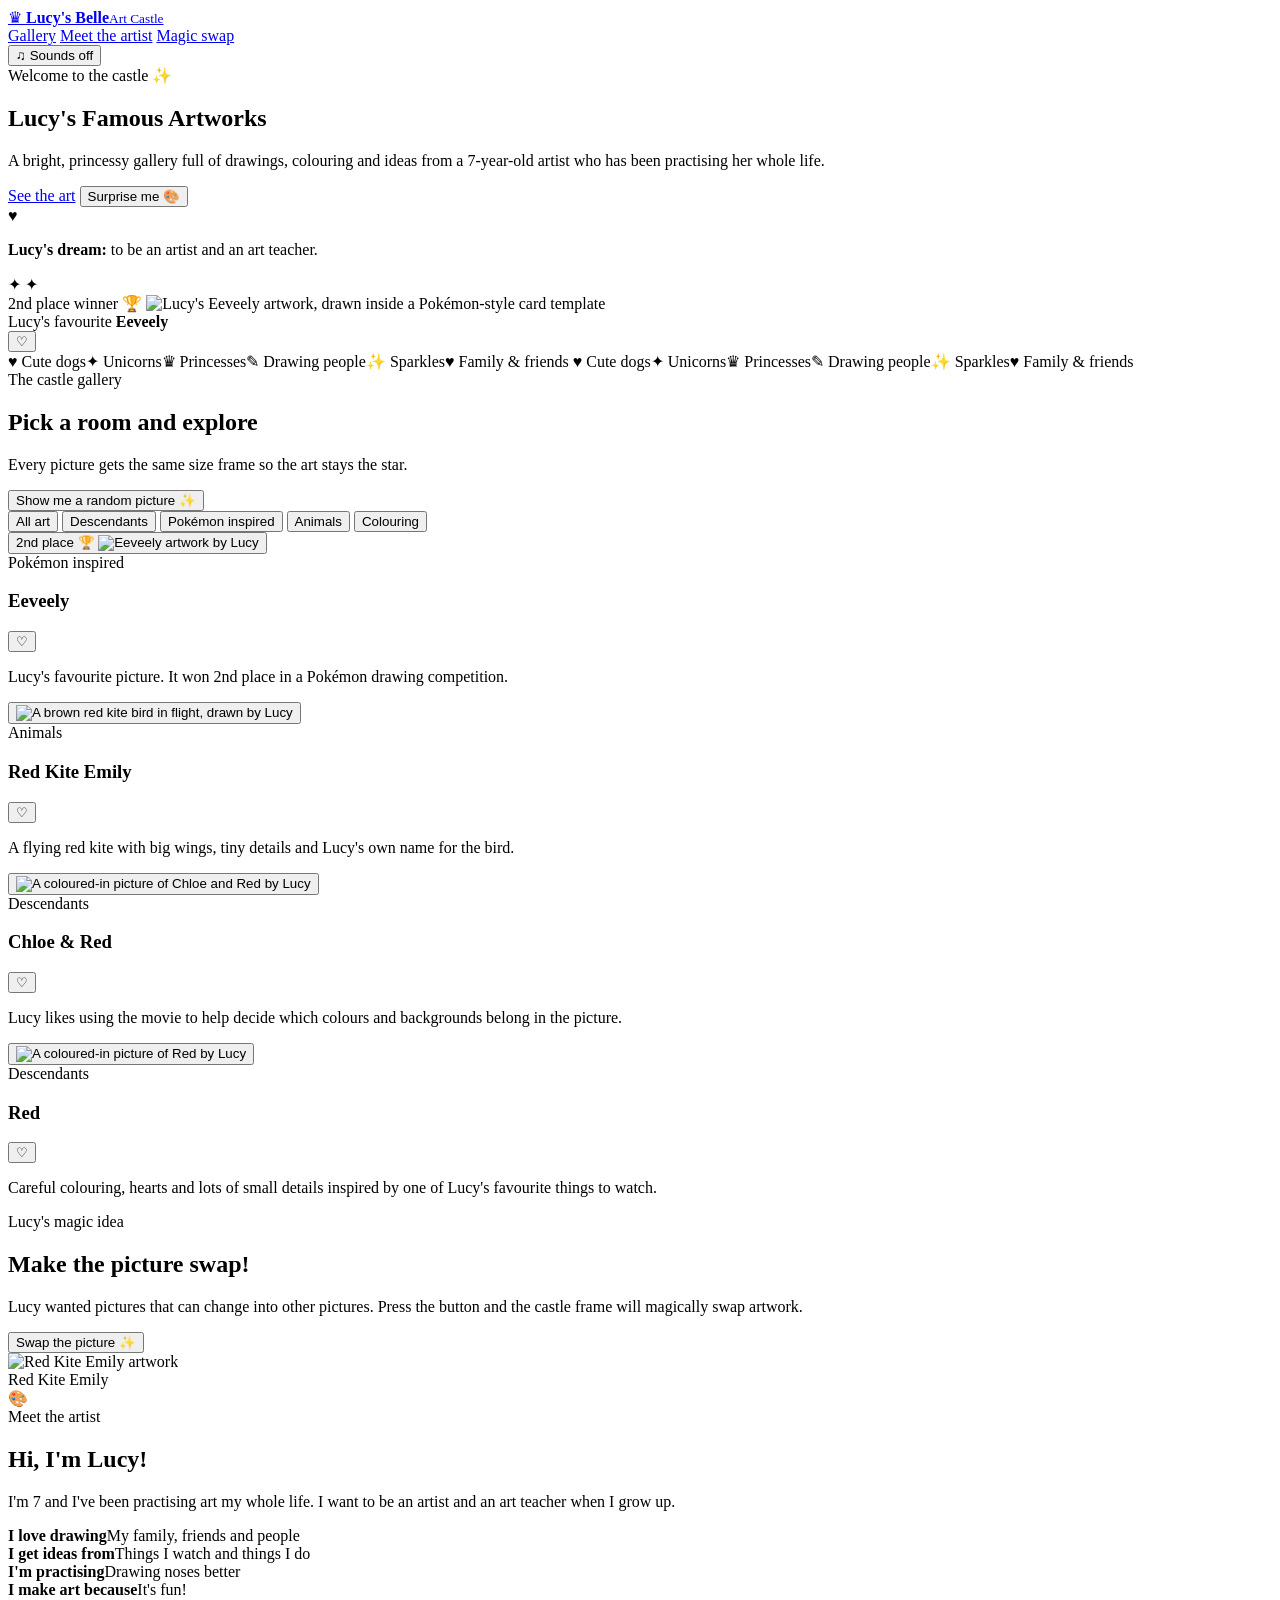
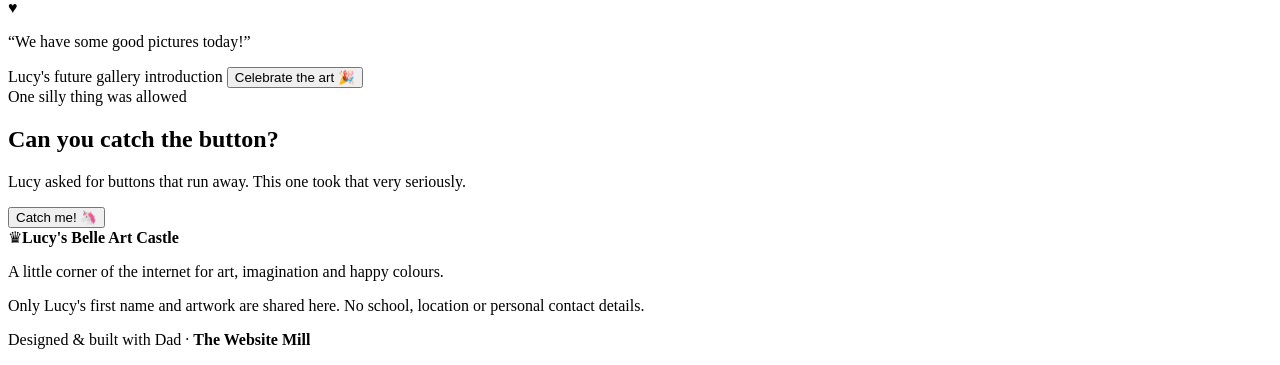
==== index.html @ aa5e3a21 "Build Lucy's Belle Art Castle homepage" ====
<!doctype html>
<html lang="en">
<head>
  <meta charset="utf-8" />
  <meta name="viewport" content="width=device-width, initial-scale=1" />
  <meta name="theme-color" content="#ff9ed8" />
  <meta name="description" content="Lucy's Belle Art Castle, a cheerful gallery of drawings, colouring and creative ideas by a seven-year-old artist." />
  <title>Lucy's Belle Art Castle</title>
  <link rel="icon" href="/favicon.svg" type="image/svg+xml" />
  <link rel="preconnect" href="https://fonts.googleapis.com">
  <link rel="preconnect" href="https://fonts.gstatic.com" crossorigin>
  <link href="https://fonts.googleapis.com/css2?family=Fredoka:wght@500;600;700&family=Nunito:wght@500;600;700;800&display=swap" rel="stylesheet">
  <link rel="stylesheet" href="/styles.css" />
</head>
<body>
  <div class="sparkle-layer" aria-hidden="true"></div>

  <header class="site-header">
    <a class="brand" href="#top" aria-label="Lucy's Belle Art Castle home">
      <span class="brand-mark" aria-hidden="true">♛</span>
      <span><strong>Lucy's Belle</strong><small>Art Castle</small></span>
    </a>
    <nav class="nav-links" aria-label="Main navigation">
      <a href="#gallery">Gallery</a>
      <a href="#artist">Meet the artist</a>
      <a href="#magic">Magic swap</a>
    </nav>
    <button class="sound-toggle pill-button subtle" type="button" aria-pressed="false" title="Turn little musical chimes on or off">
      <span aria-hidden="true">♫</span> Sounds off
    </button>
  </header>

  <main id="top">
    <section class="hero section-shell">
      <div class="hero-copy">
        <span class="eyebrow">Welcome to the castle ✨</span>
        <h1>Lucy's Famous <span>Artworks</span></h1>
        <p class="hero-intro">A bright, princessy gallery full of drawings, colouring and ideas from a 7-year-old artist who has been practising her whole life.</p>
        <div class="hero-actions">
          <a class="pill-button primary" href="#gallery">See the art</a>
          <button class="pill-button secondary" id="randomHero" type="button">Surprise me 🎨</button>
        </div>
        <div class="hero-note">
          <span class="heart-badge" aria-hidden="true">♥</span>
          <p><strong>Lucy's dream:</strong> to be an artist and an art teacher.</p>
        </div>
      </div>

      <div class="hero-stage" aria-label="Featured artwork">
        <div class="castle-sky" aria-hidden="true">
          <span class="cloud cloud-one"></span>
          <span class="cloud cloud-two"></span>
          <span class="star star-one">✦</span>
          <span class="star star-two">✦</span>
          <span class="castle castle-left"></span>
          <span class="castle castle-right"></span>
        </div>
        <article class="featured-frame">
          <span class="ribbon">2nd place winner 🏆</span>
          <img src="/assets/eeveely.webp" alt="Lucy's Eeveely artwork, drawn inside a Pokémon-style card template" />
          <div class="featured-caption">
            <div>
              <span>Lucy's favourite</span>
              <strong>Eeveely</strong>
            </div>
            <button class="heart-button featured-heart" type="button" data-art="eeveely" aria-label="Favourite Eeveely">♡</button>
          </div>
        </article>
      </div>
    </section>

    <section class="marquee" aria-label="Things Lucy loves">
      <div class="marquee-track">
        <span>♥ Cute dogs</span><span>✦ Unicorns</span><span>♛ Princesses</span><span>✎ Drawing people</span><span>✨ Sparkles</span><span>♥ Family & friends</span>
        <span>♥ Cute dogs</span><span>✦ Unicorns</span><span>♛ Princesses</span><span>✎ Drawing people</span><span>✨ Sparkles</span><span>♥ Family & friends</span>
      </div>
    </section>

    <section class="gallery-section section-shell" id="gallery">
      <div class="section-heading">
        <div>
          <span class="eyebrow">The castle gallery</span>
          <h2>Pick a room and explore</h2>
          <p>Every picture gets the same size frame so the art stays the star.</p>
        </div>
        <button class="pill-button secondary" id="randomGallery" type="button">Show me a random picture ✨</button>
      </div>

      <div class="filter-row" role="group" aria-label="Filter artwork">
        <button class="filter-chip active" data-filter="all" type="button">All art</button>
        <button class="filter-chip" data-filter="descendants" type="button">Descendants</button>
        <button class="filter-chip" data-filter="pokemon" type="button">Pokémon inspired</button>
        <button class="filter-chip" data-filter="animals" type="button">Animals</button>
        <button class="filter-chip" data-filter="colouring" type="button">Colouring</button>
      </div>

      <div class="art-grid" id="artGrid">
        <article class="art-card" data-category="pokemon colouring" data-id="eeveely">
          <button class="art-image-button" type="button" aria-label="Open Eeveely artwork">
            <span class="award-chip">2nd place 🏆</span>
            <img src="/assets/eeveely.webp" alt="Eeveely artwork by Lucy" loading="lazy" />
          </button>
          <div class="art-meta">
            <div>
              <span>Pokémon inspired</span>
              <h3>Eeveely</h3>
            </div>
            <button class="heart-button" type="button" data-art="eeveely" aria-label="Favourite Eeveely">♡</button>
          </div>
          <p>Lucy's favourite picture. It won 2nd place in a Pokémon drawing competition.</p>
        </article>

        <article class="art-card" data-category="animals" data-id="red-kite-emily">
          <button class="art-image-button" type="button" aria-label="Open Red Kite Emily artwork">
            <img src="/assets/red-kite-emily.webp" alt="A brown red kite bird in flight, drawn by Lucy" loading="lazy" />
          </button>
          <div class="art-meta">
            <div>
              <span>Animals</span>
              <h3>Red Kite Emily</h3>
            </div>
            <button class="heart-button" type="button" data-art="red-kite-emily" aria-label="Favourite Red Kite Emily">♡</button>
          </div>
          <p>A flying red kite with big wings, tiny details and Lucy's own name for the bird.</p>
        </article>

        <article class="art-card" data-category="descendants colouring" data-id="chloe-red">
          <button class="art-image-button" type="button" aria-label="Open Chloe and Red artwork">
            <img src="/assets/chloe-and-red.webp" alt="A coloured-in picture of Chloe and Red by Lucy" loading="lazy" />
          </button>
          <div class="art-meta">
            <div>
              <span>Descendants</span>
              <h3>Chloe &amp; Red</h3>
            </div>
            <button class="heart-button" type="button" data-art="chloe-red" aria-label="Favourite Chloe and Red">♡</button>
          </div>
          <p>Lucy likes using the movie to help decide which colours and backgrounds belong in the picture.</p>
        </article>

        <article class="art-card" data-category="descendants colouring" data-id="red">
          <button class="art-image-button" type="button" aria-label="Open Red artwork">
            <img src="/assets/red.webp" alt="A coloured-in picture of Red by Lucy" loading="lazy" />
          </button>
          <div class="art-meta">
            <div>
              <span>Descendants</span>
              <h3>Red</h3>
            </div>
            <button class="heart-button" type="button" data-art="red" aria-label="Favourite Red">♡</button>
          </div>
          <p>Careful colouring, hearts and lots of small details inspired by one of Lucy's favourite things to watch.</p>
        </article>
      </div>
    </section>

    <section class="magic-section section-shell" id="magic">
      <div class="magic-card">
        <div class="magic-copy">
          <span class="eyebrow">Lucy's magic idea</span>
          <h2>Make the picture swap!</h2>
          <p>Lucy wanted pictures that can change into other pictures. Press the button and the castle frame will magically swap artwork.</p>
          <button class="pill-button primary" id="swapArt" type="button">Swap the picture ✨</button>
        </div>
        <div class="swap-frame" aria-live="polite">
          <img id="swapImage" src="/assets/red-kite-emily.webp" alt="Red Kite Emily artwork" />
          <div class="swap-label" id="swapLabel">Red Kite Emily</div>
        </div>
      </div>
    </section>

    <section class="artist-section section-shell" id="artist">
      <div class="artist-panel">
        <div class="artist-icon" aria-hidden="true">🎨</div>
        <div>
          <span class="eyebrow">Meet the artist</span>
          <h2>Hi, I'm Lucy!</h2>
          <p class="artist-lead">I'm 7 and I've been practising art my whole life. I want to be an artist and an art teacher when I grow up.</p>
          <div class="artist-facts">
            <div><strong>I love drawing</strong><span>My family, friends and people</span></div>
            <div><strong>I get ideas from</strong><span>Things I watch and things I do</span></div>
            <div><strong>I'm practising</strong><span>Drawing noses better</span></div>
            <div><strong>I make art because</strong><span>It's fun!</span></div>
          </div>
        </div>
      </div>

      <div class="quote-card">
        <div class="quote-heart" aria-hidden="true">♥</div>
        <p>“We have some good pictures today!”</p>
        <span>Lucy's future gallery introduction</span>
        <button class="pill-button secondary confetti-button" id="confettiButton" type="button">Celebrate the art 🎉</button>
      </div>
    </section>

    <section class="play-section section-shell">
      <div class="play-card">
        <span class="eyebrow">One silly thing was allowed</span>
        <h2>Can you catch the button?</h2>
        <p>Lucy asked for buttons that run away. This one took that very seriously.</p>
        <div class="runaway-zone" id="runawayZone">
          <button class="pill-button runaway-button" id="runawayButton" type="button">Catch me! 🦄</button>
        </div>
      </div>
    </section>
  </main>

  <footer>
    <div class="footer-brand"><span aria-hidden="true">♛</span><strong>Lucy's Belle Art Castle</strong></div>
    <p>A little corner of the internet for art, imagination and happy colours.</p>
    <p class="privacy-note">Only Lucy's first name and artwork are shared here. No school, location or personal contact details.</p>
    <p class="builder-credit">Designed &amp; built with Dad · <strong>The Website Mill</strong></p>
  </footer>

  <dialog class="art-modal" id="artModal">
    <button class="modal-close" id="modalClose" type="button" aria-label="Close artwork">×</button>
    <img id="modalImage" src="" alt="" />
    <div class="modal-copy">
      <span id="modalCategory"></span>
      <h2 id="modalTitle"></h2>
      <p id="modalDescription"></p>
    </div>
  </dialog>

  <script src="/app.js"></script>
</body>
</html>
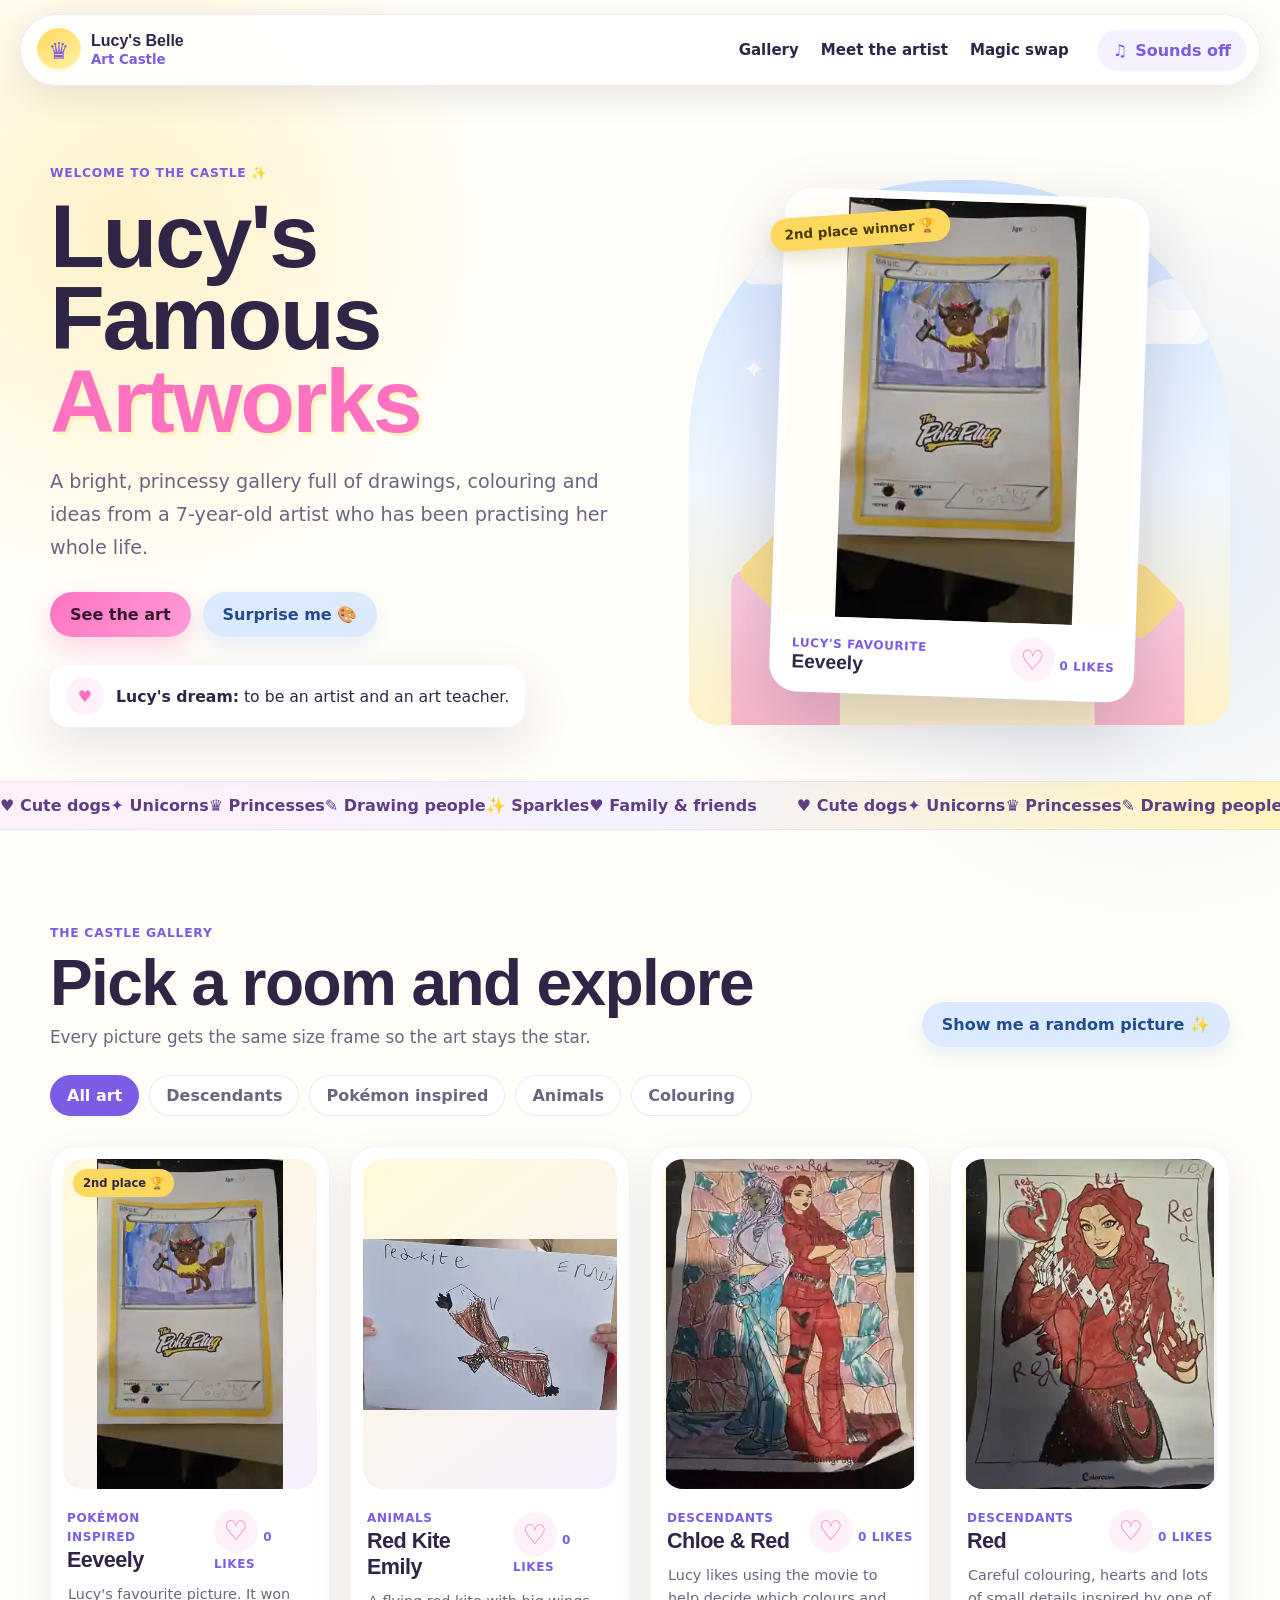
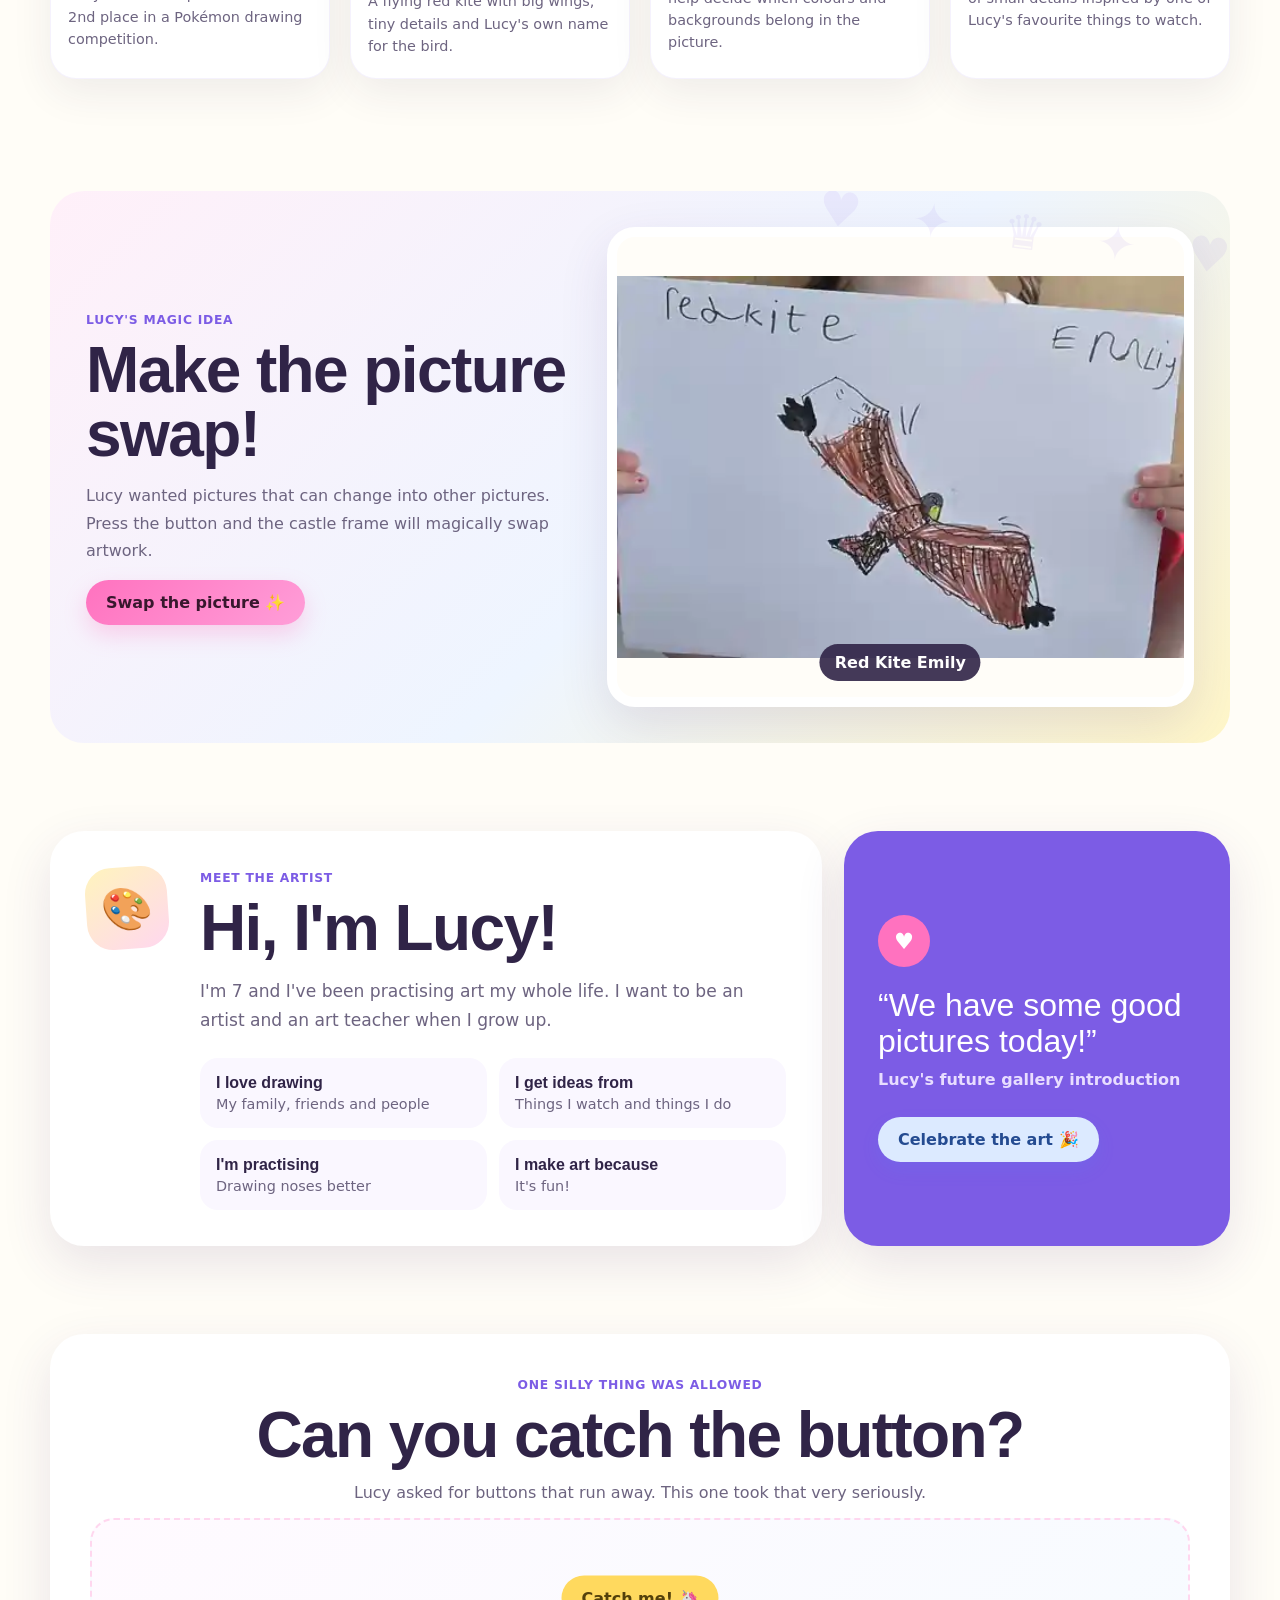
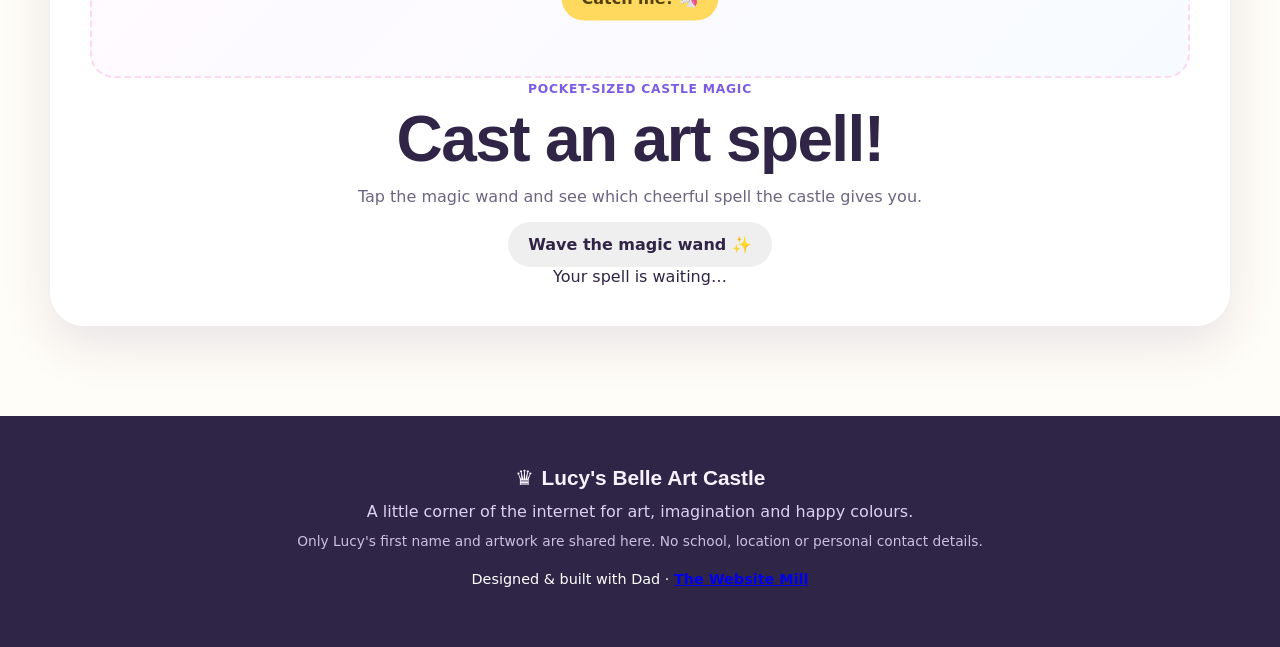
==== commit 6e8e2a13: "Add likes, private comment UI and mobile castle magic" ====
--- a/index.html
+++ b/index.html
@@ -11,6 +11,7 @@
   <link rel="preconnect" href="https://fonts.gstatic.com" crossorigin>
   <link href="https://fonts.googleapis.com/css2?family=Fredoka:wght@500;600;700&family=Nunito:wght@500;600;700;800&display=swap" rel="stylesheet">
   <link rel="stylesheet" href="/styles.css" />
+  <link rel="stylesheet" href="/enhancements.css" />
 </head>
 <body>
   <div class="sparkle-layer" aria-hidden="true"></div>
@@ -63,7 +64,10 @@
               <span>Lucy's favourite</span>
               <strong>Eeveely</strong>
             </div>
-            <button class="heart-button featured-heart" type="button" data-art="eeveely" aria-label="Favourite Eeveely">♡</button>
+            <div class="like-control">
+              <button class="heart-button featured-heart" type="button" data-art="eeveely" aria-label="Like Eeveely">♡</button>
+              <span class="like-count" data-like-count="eeveely" aria-label="Eeveely likes">0 likes</span>
+            </div>
           </div>
         </article>
       </div>
@@ -71,8 +75,12 @@
 
     <section class="marquee" aria-label="Things Lucy loves">
       <div class="marquee-track">
-        <span>♥ Cute dogs</span><span>✦ Unicorns</span><span>♛ Princesses</span><span>✎ Drawing people</span><span>✨ Sparkles</span><span>♥ Family & friends</span>
-        <span>♥ Cute dogs</span><span>✦ Unicorns</span><span>♛ Princesses</span><span>✎ Drawing people</span><span>✨ Sparkles</span><span>♥ Family & friends</span>
+        <div class="marquee-group">
+          <span>♥ Cute dogs</span><span>✦ Unicorns</span><span>♛ Princesses</span><span>✎ Drawing people</span><span>✨ Sparkles</span><span>♥ Family &amp; friends</span>
+        </div>
+        <div class="marquee-group" aria-hidden="true">
+          <span>♥ Cute dogs</span><span>✦ Unicorns</span><span>♛ Princesses</span><span>✎ Drawing people</span><span>✨ Sparkles</span><span>♥ Family &amp; friends</span>
+        </div>
       </div>
     </section>
 
@@ -105,7 +113,10 @@
               <span>Pokémon inspired</span>
               <h3>Eeveely</h3>
             </div>
-            <button class="heart-button" type="button" data-art="eeveely" aria-label="Favourite Eeveely">♡</button>
+            <div class="like-control">
+              <button class="heart-button" type="button" data-art="eeveely" aria-label="Like Eeveely">♡</button>
+              <span class="like-count" data-like-count="eeveely">0 likes</span>
+            </div>
           </div>
           <p>Lucy's favourite picture. It won 2nd place in a Pokémon drawing competition.</p>
         </article>
@@ -119,7 +130,10 @@
               <span>Animals</span>
               <h3>Red Kite Emily</h3>
             </div>
-            <button class="heart-button" type="button" data-art="red-kite-emily" aria-label="Favourite Red Kite Emily">♡</button>
+            <div class="like-control">
+              <button class="heart-button" type="button" data-art="red-kite-emily" aria-label="Like Red Kite Emily">♡</button>
+              <span class="like-count" data-like-count="red-kite-emily">0 likes</span>
+            </div>
           </div>
           <p>A flying red kite with big wings, tiny details and Lucy's own name for the bird.</p>
         </article>
@@ -133,7 +147,10 @@
               <span>Descendants</span>
               <h3>Chloe &amp; Red</h3>
             </div>
-            <button class="heart-button" type="button" data-art="chloe-red" aria-label="Favourite Chloe and Red">♡</button>
+            <div class="like-control">
+              <button class="heart-button" type="button" data-art="chloe-red" aria-label="Like Chloe and Red">♡</button>
+              <span class="like-count" data-like-count="chloe-red">0 likes</span>
+            </div>
           </div>
           <p>Lucy likes using the movie to help decide which colours and backgrounds belong in the picture.</p>
         </article>
@@ -147,7 +164,10 @@
               <span>Descendants</span>
               <h3>Red</h3>
             </div>
-            <button class="heart-button" type="button" data-art="red" aria-label="Favourite Red">♡</button>
+            <div class="like-control">
+              <button class="heart-button" type="button" data-art="red" aria-label="Like Red">♡</button>
+              <span class="like-count" data-like-count="red">0 likes</span>
+            </div>
           </div>
           <p>Careful colouring, hearts and lots of small details inspired by one of Lucy's favourite things to watch.</p>
         </article>
@@ -195,11 +215,20 @@
 
     <section class="play-section section-shell">
       <div class="play-card">
-        <span class="eyebrow">One silly thing was allowed</span>
-        <h2>Can you catch the button?</h2>
-        <p>Lucy asked for buttons that run away. This one took that very seriously.</p>
-        <div class="runaway-zone" id="runawayZone">
-          <button class="pill-button runaway-button" id="runawayButton" type="button">Catch me! 🦄</button>
+        <div class="desktop-play">
+          <span class="eyebrow">One silly thing was allowed</span>
+          <h2>Can you catch the button?</h2>
+          <p>Lucy asked for buttons that run away. This one took that very seriously.</p>
+          <div class="runaway-zone" id="runawayZone">
+            <button class="pill-button runaway-button" id="runawayButton" type="button">Catch me! 🦄</button>
+          </div>
+        </div>
+        <div class="mobile-play" aria-live="polite">
+          <span class="eyebrow">Pocket-sized castle magic</span>
+          <h2>Cast an art spell!</h2>
+          <p>Tap the magic wand and see which cheerful spell the castle gives you.</p>
+          <button class="pill-button magic-wand-button" id="mobileMagicButton" type="button">Wave the magic wand ✨</button>
+          <div class="magic-result" id="mobileMagicResult">Your spell is waiting…</div>
         </div>
       </div>
     </section>
@@ -209,7 +238,7 @@
     <div class="footer-brand"><span aria-hidden="true">♛</span><strong>Lucy's Belle Art Castle</strong></div>
     <p>A little corner of the internet for art, imagination and happy colours.</p>
     <p class="privacy-note">Only Lucy's first name and artwork are shared here. No school, location or personal contact details.</p>
-    <p class="builder-credit">Designed &amp; built with Dad · <strong>The Website Mill</strong></p>
+    <p class="builder-credit">Designed &amp; built with Dad · <a href="https://thewebsitemill.vercel.app/" target="_blank" rel="noopener noreferrer"><strong>The Website Mill</strong></a></p>
   </footer>
 
   <dialog class="art-modal" id="artModal">
@@ -219,9 +248,40 @@
       <span id="modalCategory"></span>
       <h2 id="modalTitle"></h2>
       <p id="modalDescription"></p>
+      <div class="modal-like-summary" aria-live="polite"><span aria-hidden="true">♥</span> <strong id="modalLikeCount">0</strong> <span id="modalLikeWord">likes</span></div>
+
+      <section class="comment-panel" aria-labelledby="commentHeading">
+        <div class="comment-panel-heading">
+          <div>
+            <span class="comment-kicker">A note for the artist</span>
+            <h3 id="commentHeading">Leave Lucy a comment about her art</h3>
+          </div>
+          <span class="comment-heart" aria-hidden="true">♥</span>
+        </div>
+        <p class="comment-intro">Tell Lucy what you liked about this picture. Your comment goes to Dad's private review panel and is not posted publicly.</p>
+        <form id="commentForm">
+          <input type="hidden" id="commentArtwork" name="artworkId" value="" />
+          <div class="comment-fields">
+            <label>
+              <span>Your name</span>
+              <input id="commentName" name="name" type="text" maxlength="40" autocomplete="name" required placeholder="e.g. Hannah" />
+            </label>
+            <label class="comment-field-wide">
+              <span>Your comment</span>
+              <textarea id="commentText" name="comment" rows="4" maxlength="500" required placeholder="I really like the colours you used because…"></textarea>
+            </label>
+          </div>
+          <label class="honeypot" aria-hidden="true">Website<input name="website" type="text" tabindex="-1" autocomplete="off" /></label>
+          <div class="comment-submit-row">
+            <button class="pill-button primary" id="commentSubmit" type="submit">Send Lucy a lovely comment 💌</button>
+            <p id="commentStatus" class="comment-status" role="status"></p>
+          </div>
+        </form>
+      </section>
     </div>
   </dialog>
 
   <script src="/app.js"></script>
+  <script src="/engagement.js"></script>
 </body>
 </html>
--- a/styles.css
+++ b/styles.css
@@ -0,0 +1,251 @@
+:root {
+  --pink: #ff72bf;
+  --pink-soft: #ffd7ef;
+  --pink-pale: #fff1f9;
+  --blue: #4d8fff;
+  --blue-soft: #dceaff;
+  --yellow: #ffd95e;
+  --yellow-soft: #fff4bd;
+  --purple: #7c5ce5;
+  --ink: #302447;
+  --muted: #6d6480;
+  --white: #ffffff;
+  --cream: #fffdf7;
+  --shadow: 0 18px 50px rgba(74, 45, 115, .12);
+  --radius-xl: 34px;
+  --radius-lg: 26px;
+  --radius-md: 18px;
+}
+
+* { box-sizing: border-box; }
+html { scroll-behavior: smooth; }
+body {
+  margin: 0;
+  color: var(--ink);
+  background:
+    radial-gradient(circle at 10% 6%, rgba(255, 217, 94, .30), transparent 22rem),
+    radial-gradient(circle at 90% 14%, rgba(77, 143, 255, .16), transparent 24rem),
+    var(--cream);
+  font-family: "Nunito", system-ui, sans-serif;
+  overflow-x: hidden;
+}
+
+button, a { font: inherit; }
+button { color: inherit; }
+button:focus-visible, a:focus-visible { outline: 4px solid rgba(77,143,255,.32); outline-offset: 4px; }
+img { max-width: 100%; display: block; }
+
+.section-shell { width: min(1180px, calc(100% - 40px)); margin-inline: auto; }
+
+.site-header {
+  width: min(1240px, calc(100% - 28px));
+  margin: 14px auto 0;
+  min-height: 72px;
+  display: flex;
+  align-items: center;
+  gap: 28px;
+  padding: 10px 12px 10px 16px;
+  position: sticky;
+  top: 12px;
+  z-index: 50;
+  background: rgba(255,255,255,.88);
+  border: 1px solid rgba(124,92,229,.12);
+  border-radius: 999px;
+  box-shadow: 0 10px 32px rgba(48,36,71,.10);
+  backdrop-filter: blur(18px);
+}
+
+.brand { display: inline-flex; align-items: center; gap: 10px; color: var(--ink); text-decoration: none; min-width: max-content; }
+.brand-mark { width: 44px; height: 44px; display: grid; place-items: center; border-radius: 50%; background: linear-gradient(145deg, var(--yellow), #fff3a7); color: var(--purple); font-size: 1.45rem; box-shadow: inset 0 -3px 0 rgba(255,255,255,.7); }
+.brand strong { font-family: "Fredoka", sans-serif; display: block; font-size: 1rem; line-height: 1; }
+.brand small { display: block; color: var(--purple); font-weight: 800; margin-top: 3px; }
+.nav-links { display: flex; gap: 22px; margin-left: auto; }
+.nav-links a { color: var(--ink); text-decoration: none; font-weight: 800; font-size: .94rem; }
+.nav-links a:hover { color: var(--purple); }
+
+.pill-button {
+  border: 0;
+  border-radius: 999px;
+  padding: 13px 20px;
+  font-weight: 900;
+  cursor: pointer;
+  display: inline-flex;
+  align-items: center;
+  justify-content: center;
+  gap: 8px;
+  text-decoration: none;
+  transition: transform .2s ease, box-shadow .2s ease, background .2s ease;
+}
+.pill-button:hover { transform: translateY(-2px); }
+.primary { background: linear-gradient(135deg, var(--pink), #ff9ed8); color: #38172d; box-shadow: 0 10px 22px rgba(255,114,191,.28); }
+.secondary { background: var(--blue-soft); color: #244b91; box-shadow: 0 8px 18px rgba(77,143,255,.12); }
+.subtle { background: #f6f1ff; color: var(--purple); padding: 11px 16px; white-space: nowrap; }
+
+.hero { min-height: 690px; display: grid; grid-template-columns: 1fr .95fr; align-items: center; gap: 70px; padding: 76px 0 54px; }
+.eyebrow { display: inline-flex; align-items: center; gap: 8px; color: var(--purple); font-weight: 900; letter-spacing: .06em; text-transform: uppercase; font-size: .77rem; }
+h1,h2,h3 { font-family: "Fredoka", sans-serif; margin: 0; letter-spacing: -.025em; }
+h1 { margin-top: 14px; font-size: clamp(3.6rem, 7vw, 6.7rem); line-height: .92; max-width: 700px; }
+h1 span { color: var(--pink); display: block; text-shadow: 3px 3px 0 var(--yellow-soft); }
+.hero-intro { color: var(--muted); font-size: 1.2rem; line-height: 1.7; max-width: 620px; margin: 24px 0 0; }
+.hero-actions { display: flex; flex-wrap: wrap; gap: 12px; margin-top: 28px; }
+.hero-note { margin-top: 28px; display: inline-flex; gap: 12px; align-items: center; background: white; border-radius: 18px; padding: 12px 16px; box-shadow: var(--shadow); }
+.hero-note p { margin: 0; font-size: .98rem; }
+.heart-badge { width: 38px; height: 38px; border-radius: 50%; display: grid; place-items: center; background: var(--pink-pale); color: var(--pink); }
+
+.hero-stage { min-height: 560px; position: relative; display: grid; place-items: center; isolation: isolate; }
+.castle-sky { position: absolute; inset: 15px 0 0; border-radius: 48% 48% 28px 28px; overflow: hidden; background: linear-gradient(180deg, #cfe6ff 0%, #eef6ff 55%, #fff2c7 100%); z-index: -2; }
+.cloud { position: absolute; width: 120px; height: 38px; background: rgba(255,255,255,.78); border-radius: 999px; filter: blur(.2px); }
+.cloud:before, .cloud:after { content:""; position:absolute; border-radius:50%; background:inherit; }
+.cloud:before { width:55px;height:55px;left:18px;bottom:0; }
+.cloud:after { width:72px;height:72px;right:10px;bottom:0; }
+.cloud-one { top: 72px; left: 34px; transform: scale(.7); }
+.cloud-two { top: 128px; right: 12px; transform: scale(.9); }
+.star { position: absolute; color: white; font-size: 1.6rem; text-shadow: 0 0 14px white; animation: twinkle 2.5s ease-in-out infinite; }
+.star-one { top: 36px; right: 92px; }
+.star-two { top: 174px; left: 54px; animation-delay: 1s; }
+.castle { position:absolute; bottom:-10px; width: 145px; height: 220px; background: linear-gradient(180deg, #ffb7dc, #f598cc); border-radius: 20px 20px 0 0; opacity:.65; }
+.castle:before { content:""; position:absolute; left:50%; transform:translateX(-50%) rotate(45deg); top:-43px; width:94px;height:94px; background:#ffd95e; border-radius:16px; z-index:-1; }
+.castle-left { left: 24px; transform: scale(.75); transform-origin: bottom; }
+.castle-right { right: 18px; transform: scale(.62); transform-origin: bottom; }
+
+.featured-frame { width: min(365px, 75%); background: white; border: 8px solid white; border-radius: 28px; box-shadow: 0 30px 70px rgba(54,35,90,.20); position: relative; transform: rotate(2deg); overflow: visible; }
+.featured-frame img { width: 100%; height: 420px; object-fit: contain; background: #fffdf5; border-radius: 20px 20px 10px 10px; }
+.ribbon { position: absolute; z-index: 2; top: 16px; left: -22px; background: var(--yellow); color: #4a3a00; padding: 9px 14px; border-radius: 999px; font-size: .84rem; font-weight: 900; box-shadow: 0 8px 18px rgba(86,65,0,.14); transform: rotate(-6deg); }
+.featured-caption { display:flex; justify-content:space-between; align-items:center; padding: 14px 12px 10px 14px; }
+.featured-caption span, .art-meta span { color: var(--purple); font-size: .75rem; font-weight: 900; text-transform: uppercase; letter-spacing: .05em; }
+.featured-caption strong { display:block; font-size:1.2rem; font-family:"Fredoka", sans-serif; }
+
+.heart-button { width: 44px; height: 44px; border-radius: 50%; border:0; background: var(--pink-pale); color: var(--pink); font-size: 1.7rem; cursor:pointer; transition:.2s ease; }
+.heart-button:hover { transform: scale(1.08); }
+.heart-button.loved { background: var(--pink); color: white; }
+
+.marquee { overflow:hidden; border-block:1px solid rgba(124,92,229,.10); background: linear-gradient(90deg, var(--pink-pale), #f5f1ff, var(--yellow-soft)); }
+.marquee-track { width:max-content; display:flex; gap:40px; padding:14px 0; animation: marquee 28s linear infinite; font-weight:900; color:#5f3e86; }
+
+.gallery-section { padding: 92px 0 72px; }
+.section-heading { display:flex; align-items:end; justify-content:space-between; gap:32px; margin-bottom: 28px; }
+.section-heading h2, .magic-copy h2, .artist-panel h2, .play-card h2 { font-size: clamp(2.4rem, 5vw, 4.3rem); line-height:1; margin-top:10px; }
+.section-heading p { margin:12px 0 0; color:var(--muted); font-size:1.05rem; }
+.filter-row { display:flex; flex-wrap:wrap; gap:10px; margin: 26px 0 30px; }
+.filter-chip { border:1px solid rgba(124,92,229,.15); background:white; border-radius:999px; padding:10px 16px; font-weight:900; color:var(--muted); cursor:pointer; }
+.filter-chip.active { background:var(--purple); color:white; border-color:var(--purple); }
+.art-grid { display:grid; grid-template-columns: repeat(4, minmax(0,1fr)); gap:20px; }
+.art-card { background:white; border-radius:var(--radius-lg); padding:12px; box-shadow:0 14px 40px rgba(48,36,71,.08); border:1px solid rgba(124,92,229,.08); transition:transform .2s ease, box-shadow .2s ease; }
+.art-card:hover { transform:translateY(-5px); box-shadow:0 20px 48px rgba(48,36,71,.13); }
+.art-card.hidden { display:none; }
+.art-image-button { width:100%; border:0; padding:0; border-radius:20px; background:linear-gradient(145deg,#fff9d9,#f6f0ff); height:330px; overflow:hidden; cursor:zoom-in; position:relative; }
+.art-image-button img { width:100%; height:100%; object-fit:contain; transition:transform .3s ease; }
+.art-card:hover .art-image-button img { transform:scale(1.02); }
+.award-chip { position:absolute; top:10px; left:10px; z-index:2; background:var(--yellow); border-radius:999px; padding:7px 10px; font-size:.72rem; font-weight:900; }
+.art-meta { display:flex; justify-content:space-between; align-items:center; padding:14px 4px 0; gap:8px; }
+.art-meta h3 { font-size:1.35rem; margin-top:2px; }
+.art-card > p { color:var(--muted); line-height:1.55; font-size:.9rem; margin:10px 5px 9px; }
+
+.magic-section { padding: 40px 0 88px; }
+.magic-card { background:linear-gradient(135deg,#fff0f9 0%,#eef5ff 55%,#fff6c8 100%); border-radius:var(--radius-xl); padding:36px; display:grid; grid-template-columns:.9fr 1.1fr; gap:40px; align-items:center; position:relative; overflow:hidden; }
+.magic-card:after { content:"♥ ✦ ♛ ✦ ♥"; position:absolute; right:-20px; top:14px; font-size:3rem; letter-spacing:18px; color:rgba(124,92,229,.08); transform:rotate(7deg); }
+.magic-copy p { color:var(--muted); line-height:1.7; max-width:540px; }
+.swap-frame { min-height:480px; background:white; border:10px solid white; border-radius:28px; box-shadow:var(--shadow); position:relative; overflow:hidden; }
+.swap-frame img { width:100%; height:460px; object-fit:contain; background:#fffdf8; transition:opacity .22s ease, transform .22s ease; }
+.swap-frame.is-swapping img { opacity:0; transform:scale(.96) rotate(-1deg); }
+.swap-label { position:absolute; bottom:16px; left:50%; transform:translateX(-50%); background:rgba(48,36,71,.90); color:white; padding:9px 15px; border-radius:999px; font-weight:900; white-space:nowrap; }
+
+.artist-section { padding: 0 0 88px; display:grid; grid-template-columns:1.4fr .7fr; gap:22px; }
+.artist-panel { background:white; border-radius:var(--radius-xl); padding:36px; display:grid; grid-template-columns:90px 1fr; gap:24px; box-shadow:var(--shadow); }
+.artist-icon { width:82px; height:82px; border-radius:26px; background:linear-gradient(145deg,var(--yellow-soft),var(--pink-soft)); display:grid; place-items:center; font-size:2.6rem; transform:rotate(-4deg); }
+.artist-lead { color:var(--muted); font-size:1.07rem; line-height:1.7; max-width:760px; }
+.artist-facts { display:grid; grid-template-columns:repeat(2,minmax(0,1fr)); gap:12px; margin-top:22px; }
+.artist-facts div { background:#faf7ff; border-radius:18px; padding:16px; }
+.artist-facts strong, .artist-facts span { display:block; }
+.artist-facts strong { font-family:"Fredoka", sans-serif; font-size:1rem; }
+.artist-facts span { margin-top:4px; color:var(--muted); font-size:.9rem; }
+.quote-card { border-radius:var(--radius-xl); background:var(--purple); color:white; padding:34px; display:flex; flex-direction:column; justify-content:center; align-items:flex-start; box-shadow:var(--shadow); }
+.quote-heart { width:52px;height:52px;border-radius:50%;display:grid;place-items:center;background:var(--pink);font-size:1.4rem; }
+.quote-card p { font-family:"Fredoka", sans-serif; font-size:2rem; line-height:1.15; margin:20px 0 10px; }
+.quote-card span { color:#e8ddff; font-weight:700; }
+.quote-card .pill-button { margin-top:28px; }
+
+.play-section { padding-bottom:90px; }
+.play-card { text-align:center; background:white; border-radius:var(--radius-xl); padding:40px; box-shadow:var(--shadow); }
+.play-card p { color:var(--muted); }
+.runaway-zone { height:160px; position:relative; margin-top:16px; border:2px dashed var(--pink-soft); border-radius:24px; overflow:hidden; background:linear-gradient(135deg,#fffaff,#f7fbff); }
+.runaway-button { position:absolute; left:50%; top:50%; transform:translate(-50%,-50%); background:var(--yellow); color:#54410b; transition:left .18s ease, top .18s ease, transform .18s ease; }
+.runaway-button:hover { transform:translate(-50%,-50%) rotate(3deg); }
+
+footer { padding:50px 24px 60px; text-align:center; background:#2f2547; color:#f7f2ff; }
+.footer-brand { display:flex; gap:8px; justify-content:center; align-items:center; font-family:"Fredoka", sans-serif; font-size:1.3rem; }
+footer p { max-width:760px; margin:12px auto 0; color:#dcd1ef; }
+.privacy-note { font-size:.86rem; opacity:.9; }
+.builder-credit { margin-top:22px; color:white; font-size:.9rem; }
+
+.art-modal { border:0; border-radius:30px; padding:18px; width:min(860px, calc(100% - 28px)); max-height:90vh; box-shadow:0 35px 90px rgba(48,36,71,.30); background:white; }
+.art-modal::backdrop { background:rgba(34,24,54,.68); backdrop-filter:blur(6px); }
+.art-modal img { max-height:62vh; width:100%; object-fit:contain; border-radius:20px; background:#fffaf0; }
+.modal-copy { padding:18px 10px 8px; }
+.modal-copy span { color:var(--purple); text-transform:uppercase; font-weight:900; font-size:.76rem; letter-spacing:.06em; }
+.modal-copy h2 { margin-top:4px; font-size:2.2rem; }
+.modal-copy p { color:var(--muted); line-height:1.6; margin-bottom:0; }
+.modal-close { position:absolute; right:26px; top:26px; width:44px;height:44px;border-radius:50%;border:0;background:white;color:var(--ink);box-shadow:0 8px 22px rgba(48,36,71,.18);font-size:1.8rem;line-height:1;cursor:pointer;z-index:3; }
+
+.sparkle { position:fixed; pointer-events:none; z-index:9999; color:var(--pink); font-size:12px; animation:sparkleFade .7s ease-out forwards; text-shadow:0 0 8px white; }
+.confetti-piece { position:fixed; z-index:9999; pointer-events:none; font-size:18px; animation:confettiFall 1.3s ease-in forwards; }
+
+@keyframes marquee { to { transform:translateX(-50%); } }
+@keyframes twinkle { 0%,100%{opacity:.4;transform:scale(.8)} 50%{opacity:1;transform:scale(1.2)} }
+@keyframes sparkleFade { to { transform:translateY(-22px) scale(0); opacity:0; } }
+@keyframes confettiFall { 0%{transform:translateY(0) rotate(0);opacity:1} 100%{transform:translateY(180px) rotate(280deg);opacity:0} }
+
+@media (max-width: 980px) {
+  .nav-links { display:none; }
+  .site-header { gap:12px; }
+  .sound-toggle { margin-left:auto; }
+  .hero { grid-template-columns:1fr; gap:36px; padding-top:58px; }
+  .hero-copy { text-align:center; }
+  .hero-intro { margin-inline:auto; }
+  .hero-actions, .hero-note { justify-content:center; }
+  .hero-stage { min-height:520px; }
+  .art-grid { grid-template-columns:repeat(2,minmax(0,1fr)); }
+  .magic-card { grid-template-columns:1fr; }
+  .artist-section { grid-template-columns:1fr; }
+}
+
+@media (max-width: 640px) {
+  .section-shell { width:min(100% - 24px, 1180px); }
+  .site-header { width:calc(100% - 16px); top:8px; min-height:62px; padding:8px 9px 8px 10px; }
+  .brand-mark { width:38px;height:38px; }
+  .brand strong { font-size:.88rem; }
+  .brand small { font-size:.72rem; }
+  .sound-toggle { padding:9px 10px; font-size:.78rem; }
+  .hero { min-height:auto; padding:48px 0 36px; }
+  h1 { font-size:clamp(3rem,16vw,4.8rem); }
+  .hero-intro { font-size:1.04rem; }
+  .hero-stage { min-height:450px; }
+  .featured-frame { width:82%; }
+  .featured-frame img { height:345px; }
+  .section-heading { align-items:flex-start; flex-direction:column; }
+  .section-heading .pill-button { width:100%; }
+  .gallery-section { padding-top:68px; }
+  .filter-row { flex-wrap:nowrap; overflow-x:auto; padding-bottom:6px; scrollbar-width:none; }
+  .filter-row::-webkit-scrollbar { display:none; }
+  .filter-chip { flex:0 0 auto; }
+  .art-grid { grid-template-columns:1fr; gap:16px; }
+  .art-image-button { height:390px; }
+  .magic-card { padding:24px 18px; }
+  .swap-frame { min-height:400px; }
+  .swap-frame img { height:390px; }
+  .artist-panel { grid-template-columns:1fr; padding:26px 20px; }
+  .artist-facts { grid-template-columns:1fr; }
+  .quote-card { padding:28px 22px; }
+  .play-card { padding:30px 18px; }
+  .art-modal { padding:12px; }
+  .modal-close { right:18px;top:18px; }
+}
+
+@media (prefers-reduced-motion: reduce) {
+  *, *::before, *::after { scroll-behavior:auto !important; animation-duration:.01ms !important; animation-iteration-count:1 !important; transition-duration:.01ms !important; }
+  .marquee-track { animation:none; }
+}
+
+@media (hover: none), (pointer: coarse) {
+  .sparkle-layer { display:none; }
+}
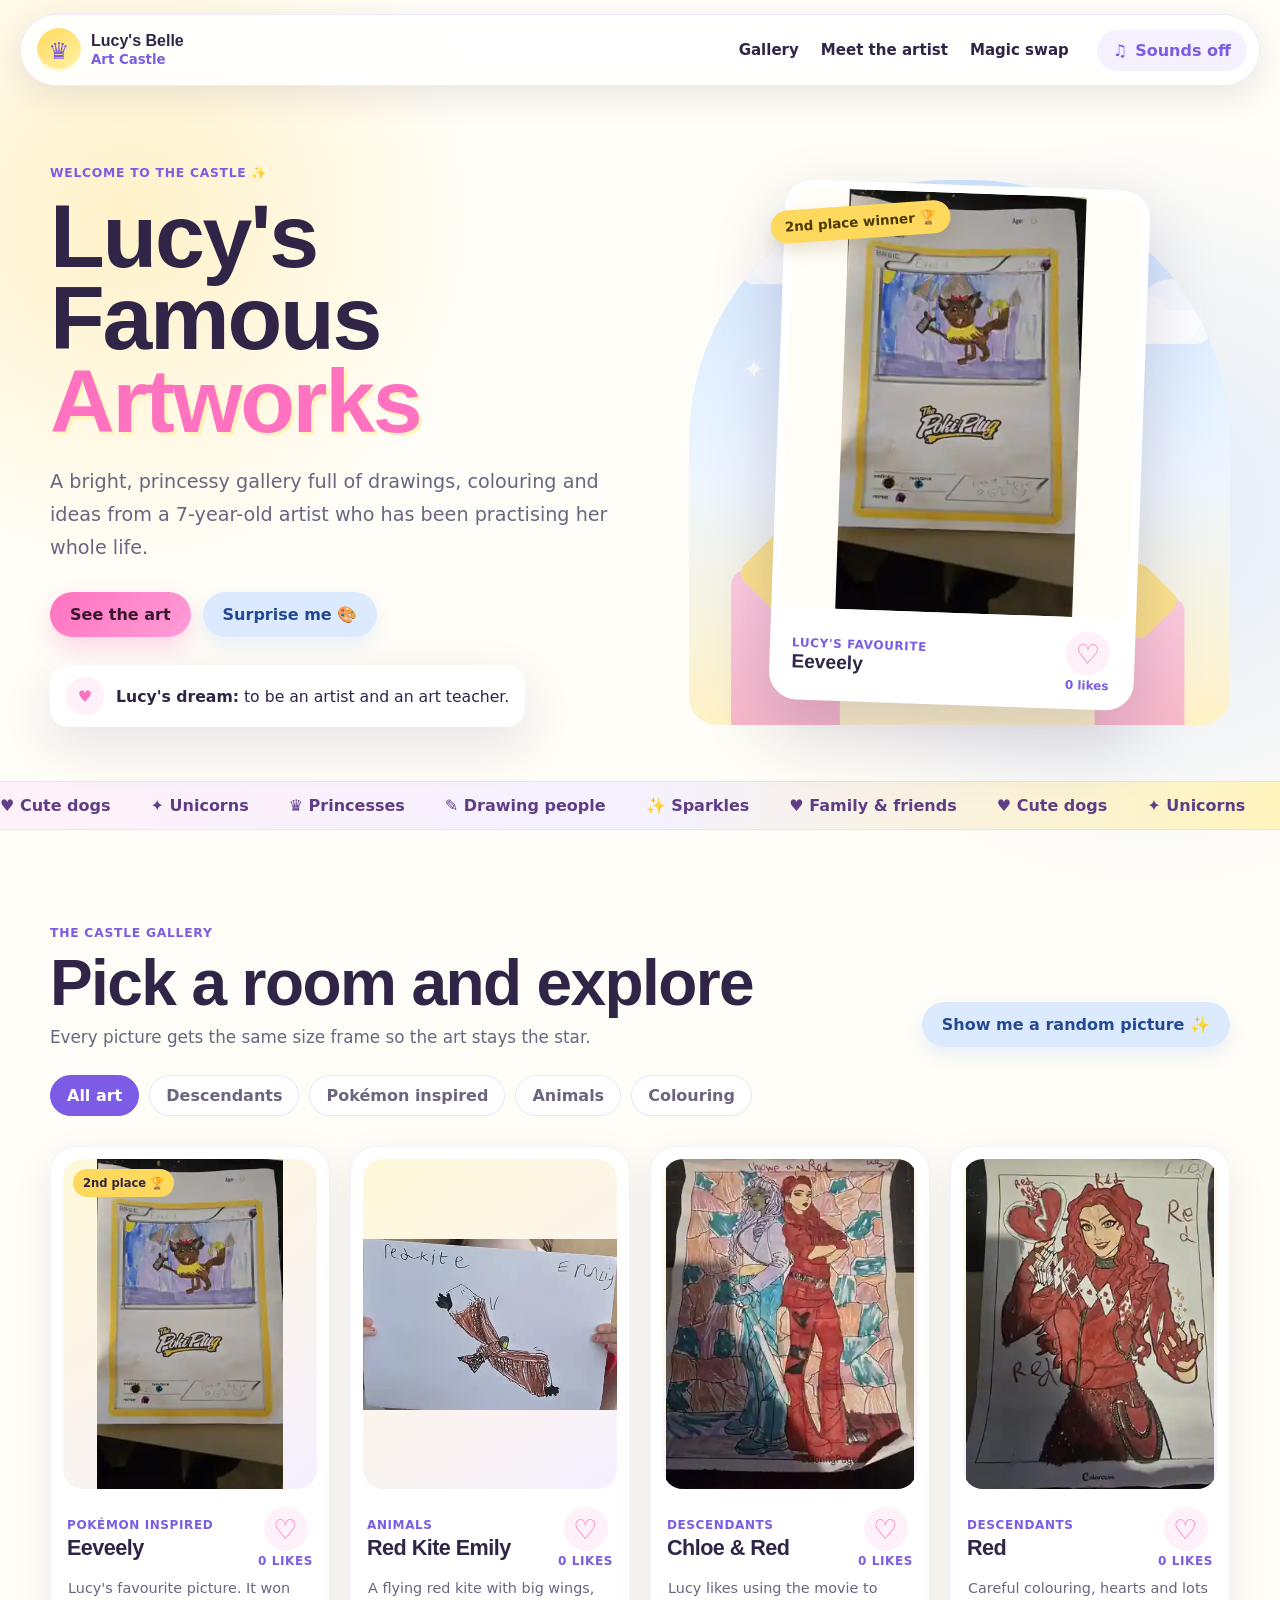
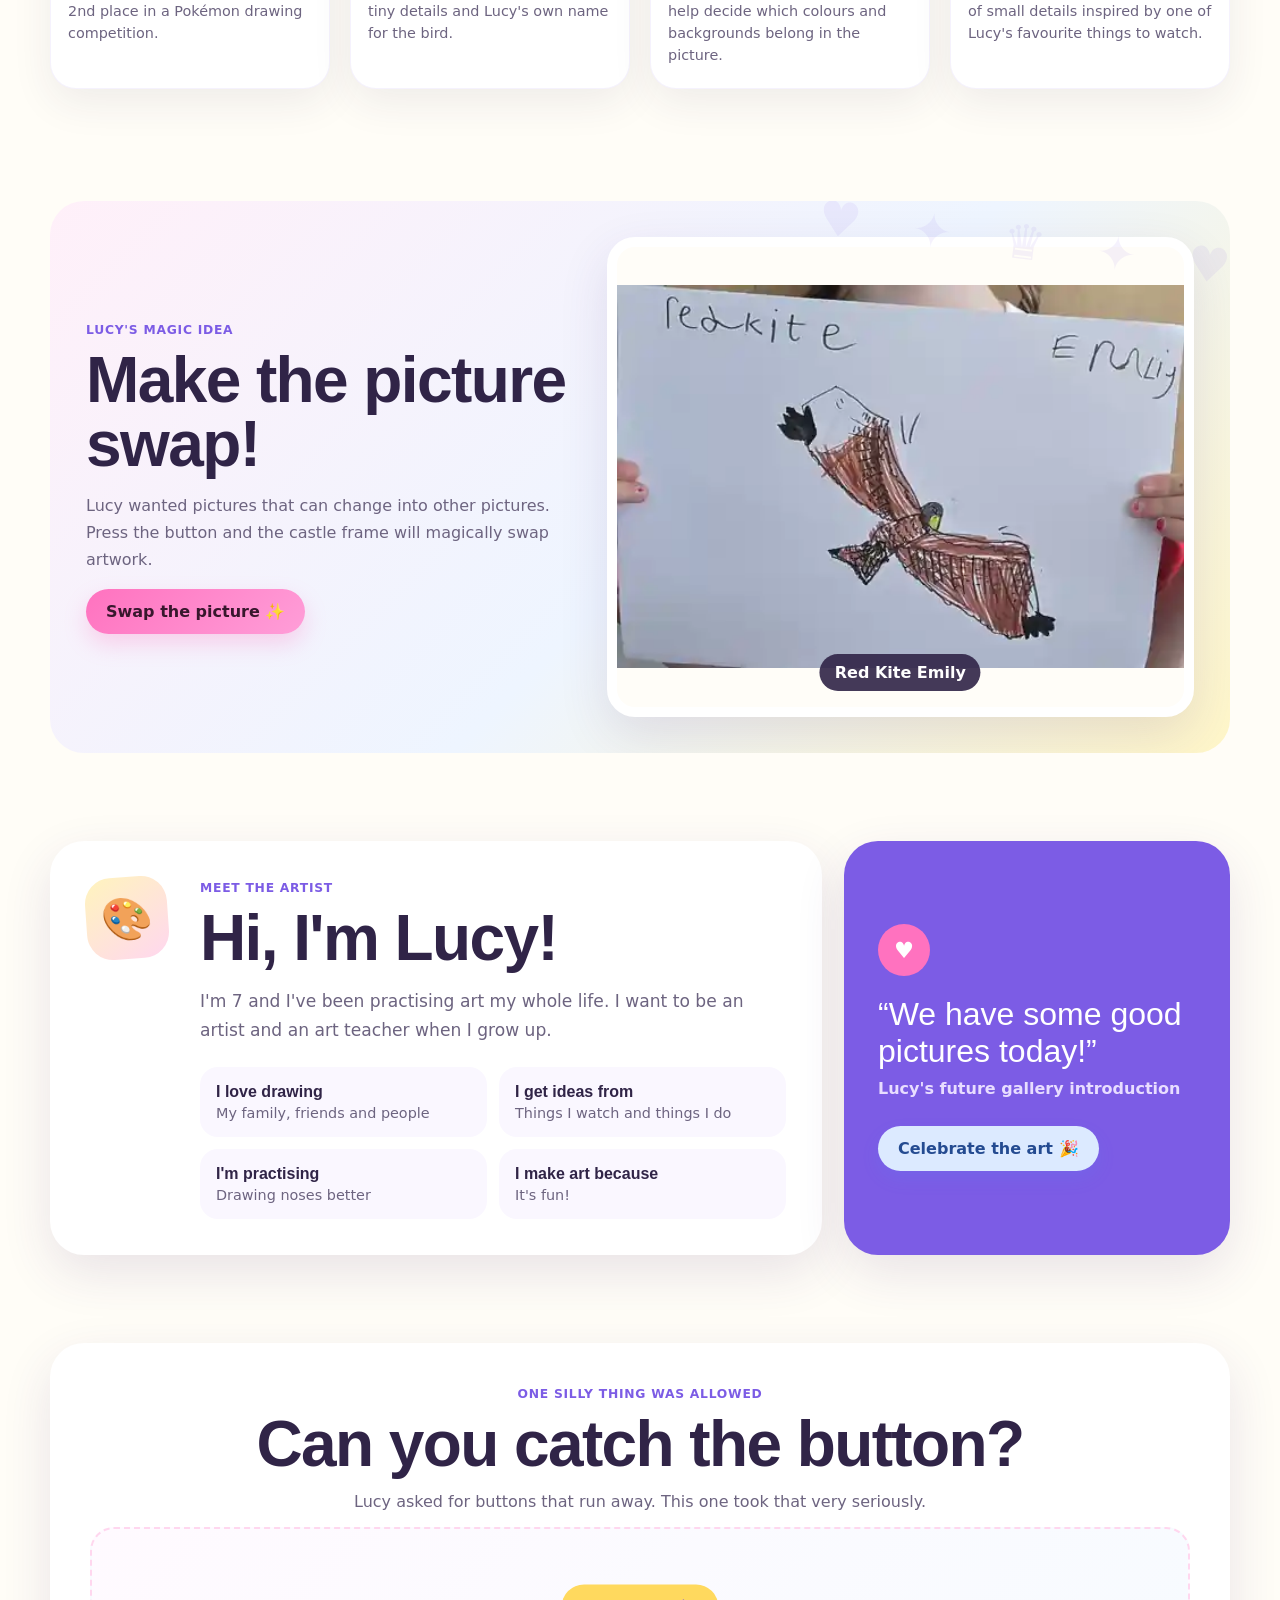
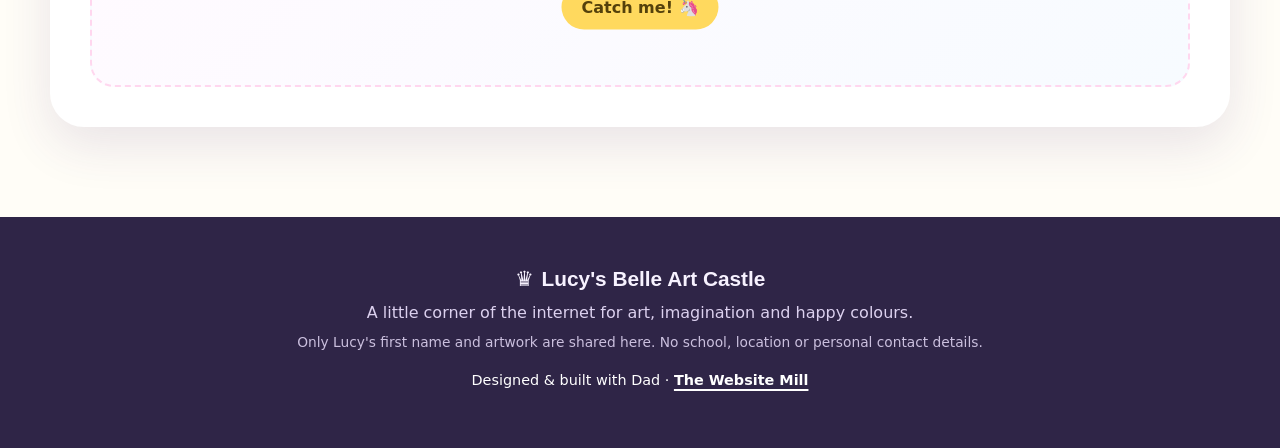
==== commit f2416b22: "Use Mummy as example commenter name" ====
--- a/index.html
+++ b/index.html
@@ -264,7 +264,7 @@
           <div class="comment-fields">
             <label>
               <span>Your name</span>
-              <input id="commentName" name="name" type="text" maxlength="40" autocomplete="name" required placeholder="e.g. Hannah" />
+              <input id="commentName" name="name" type="text" maxlength="40" autocomplete="name" required placeholder="e.g. Mummy" />
             </label>
             <label class="comment-field-wide">
               <span>Your comment</span>
--- a/enhancements.css
+++ b/enhancements.css
@@ -0,0 +1,244 @@
+.like-control {
+  display: inline-flex;
+  flex-direction: column;
+  align-items: center;
+  gap: 4px;
+  min-width: 54px;
+}
+
+.like-count {
+  color: var(--muted);
+  font-size: .72rem;
+  font-weight: 900;
+  line-height: 1;
+  white-space: nowrap;
+}
+
+.featured-caption .like-count {
+  color: var(--purple);
+  text-transform: none;
+  letter-spacing: 0;
+}
+
+.marquee-track {
+  gap: 0;
+  animation-duration: 24s;
+  will-change: transform;
+}
+
+.marquee-group {
+  flex: 0 0 auto;
+  display: flex;
+  align-items: center;
+  gap: 40px;
+  padding-right: 40px;
+}
+
+.builder-credit a {
+  color: white;
+  text-decoration-thickness: 2px;
+  text-underline-offset: 4px;
+}
+
+.builder-credit a:hover {
+  color: var(--yellow);
+}
+
+.art-modal {
+  overflow: auto;
+}
+
+.art-modal img {
+  max-height: 50vh;
+}
+
+.modal-like-summary {
+  display: inline-flex;
+  align-items: center;
+  gap: 5px;
+  margin-top: 14px;
+  padding: 8px 12px;
+  border-radius: 999px;
+  background: var(--pink-pale);
+  color: #7d3363;
+  font-weight: 900;
+  font-size: .86rem;
+}
+
+.modal-like-summary > span:first-child {
+  color: var(--pink);
+  font-size: 1rem;
+}
+
+.comment-panel {
+  margin-top: 22px;
+  padding: 22px;
+  border-radius: 24px;
+  background: linear-gradient(135deg, #fff5fb 0%, #f4f8ff 52%, #fff9d9 100%);
+  border: 1px solid rgba(124, 92, 229, .10);
+}
+
+.comment-panel-heading {
+  display: flex;
+  align-items: flex-start;
+  justify-content: space-between;
+  gap: 18px;
+}
+
+.comment-panel .comment-kicker {
+  color: var(--purple);
+  text-transform: uppercase;
+  font-weight: 900;
+  letter-spacing: .06em;
+  font-size: .72rem;
+}
+
+.comment-panel h3 {
+  margin-top: 4px;
+  font-size: clamp(1.45rem, 3vw, 2rem);
+}
+
+.comment-heart {
+  flex: 0 0 auto;
+  width: 42px;
+  height: 42px;
+  display: grid;
+  place-items: center;
+  border-radius: 50%;
+  background: white;
+  color: var(--pink);
+  box-shadow: 0 8px 20px rgba(48, 36, 71, .10);
+  font-size: 1.25rem;
+}
+
+.comment-intro {
+  margin: 10px 0 18px !important;
+  max-width: 690px;
+  font-size: .92rem;
+}
+
+.comment-fields {
+  display: grid;
+  grid-template-columns: minmax(0, .75fr) minmax(0, 1.5fr);
+  gap: 12px;
+}
+
+.comment-fields label {
+  display: grid;
+  gap: 7px;
+  font-weight: 900;
+  font-size: .84rem;
+}
+
+.comment-fields input,
+.comment-fields textarea {
+  width: 100%;
+  border: 1px solid rgba(124, 92, 229, .18);
+  border-radius: 15px;
+  background: rgba(255,255,255,.94);
+  padding: 12px 13px;
+  color: var(--ink);
+  font: inherit;
+  resize: vertical;
+}
+
+.comment-fields input:focus,
+.comment-fields textarea:focus {
+  outline: 4px solid rgba(77, 143, 255, .18);
+  border-color: var(--blue);
+}
+
+.comment-submit-row {
+  display: flex;
+  align-items: center;
+  gap: 14px;
+  flex-wrap: wrap;
+  margin-top: 14px;
+}
+
+.comment-status {
+  margin: 0 !important;
+  font-size: .86rem;
+  font-weight: 800;
+}
+
+.comment-status.success { color: #28734c; }
+.comment-status.error { color: #a13e64; }
+.comment-status.setup { color: #725c1d; }
+
+.honeypot {
+  position: absolute !important;
+  left: -9999px !important;
+  width: 1px !important;
+  height: 1px !important;
+  overflow: hidden !important;
+}
+
+.mobile-play {
+  display: none;
+}
+
+.magic-wand-button {
+  margin-top: 12px;
+  background: linear-gradient(135deg, var(--yellow), #fff1a8);
+  color: #54410b;
+  box-shadow: 0 10px 24px rgba(255, 217, 94, .28);
+}
+
+.magic-result {
+  margin: 22px auto 0;
+  width: min(430px, 100%);
+  min-height: 74px;
+  display: grid;
+  place-items: center;
+  padding: 16px 18px;
+  border-radius: 20px;
+  border: 2px dashed rgba(124, 92, 229, .18);
+  background: linear-gradient(135deg, #fff7fc, #f6f4ff);
+  color: var(--purple);
+  font-family: "Fredoka", sans-serif;
+  font-size: 1.18rem;
+  font-weight: 700;
+  transition: transform .2s ease, background .2s ease;
+}
+
+.magic-result.is-casting {
+  transform: scale(.97) rotate(-1deg);
+}
+
+@media (max-width: 640px) {
+  .desktop-play { display: none; }
+  .mobile-play { display: block; }
+
+  .marquee-group {
+    gap: 28px;
+    padding-right: 28px;
+  }
+
+  .like-control {
+    min-width: 50px;
+  }
+
+  .comment-panel {
+    margin-top: 18px;
+    padding: 18px 14px;
+  }
+
+  .comment-fields {
+    grid-template-columns: 1fr;
+  }
+
+  .comment-submit-row .pill-button {
+    width: 100%;
+  }
+
+  .art-modal img {
+    max-height: 42vh;
+  }
+}
+
+@media (prefers-reduced-motion: reduce) {
+  .marquee-track {
+    animation: none;
+  }
+}
